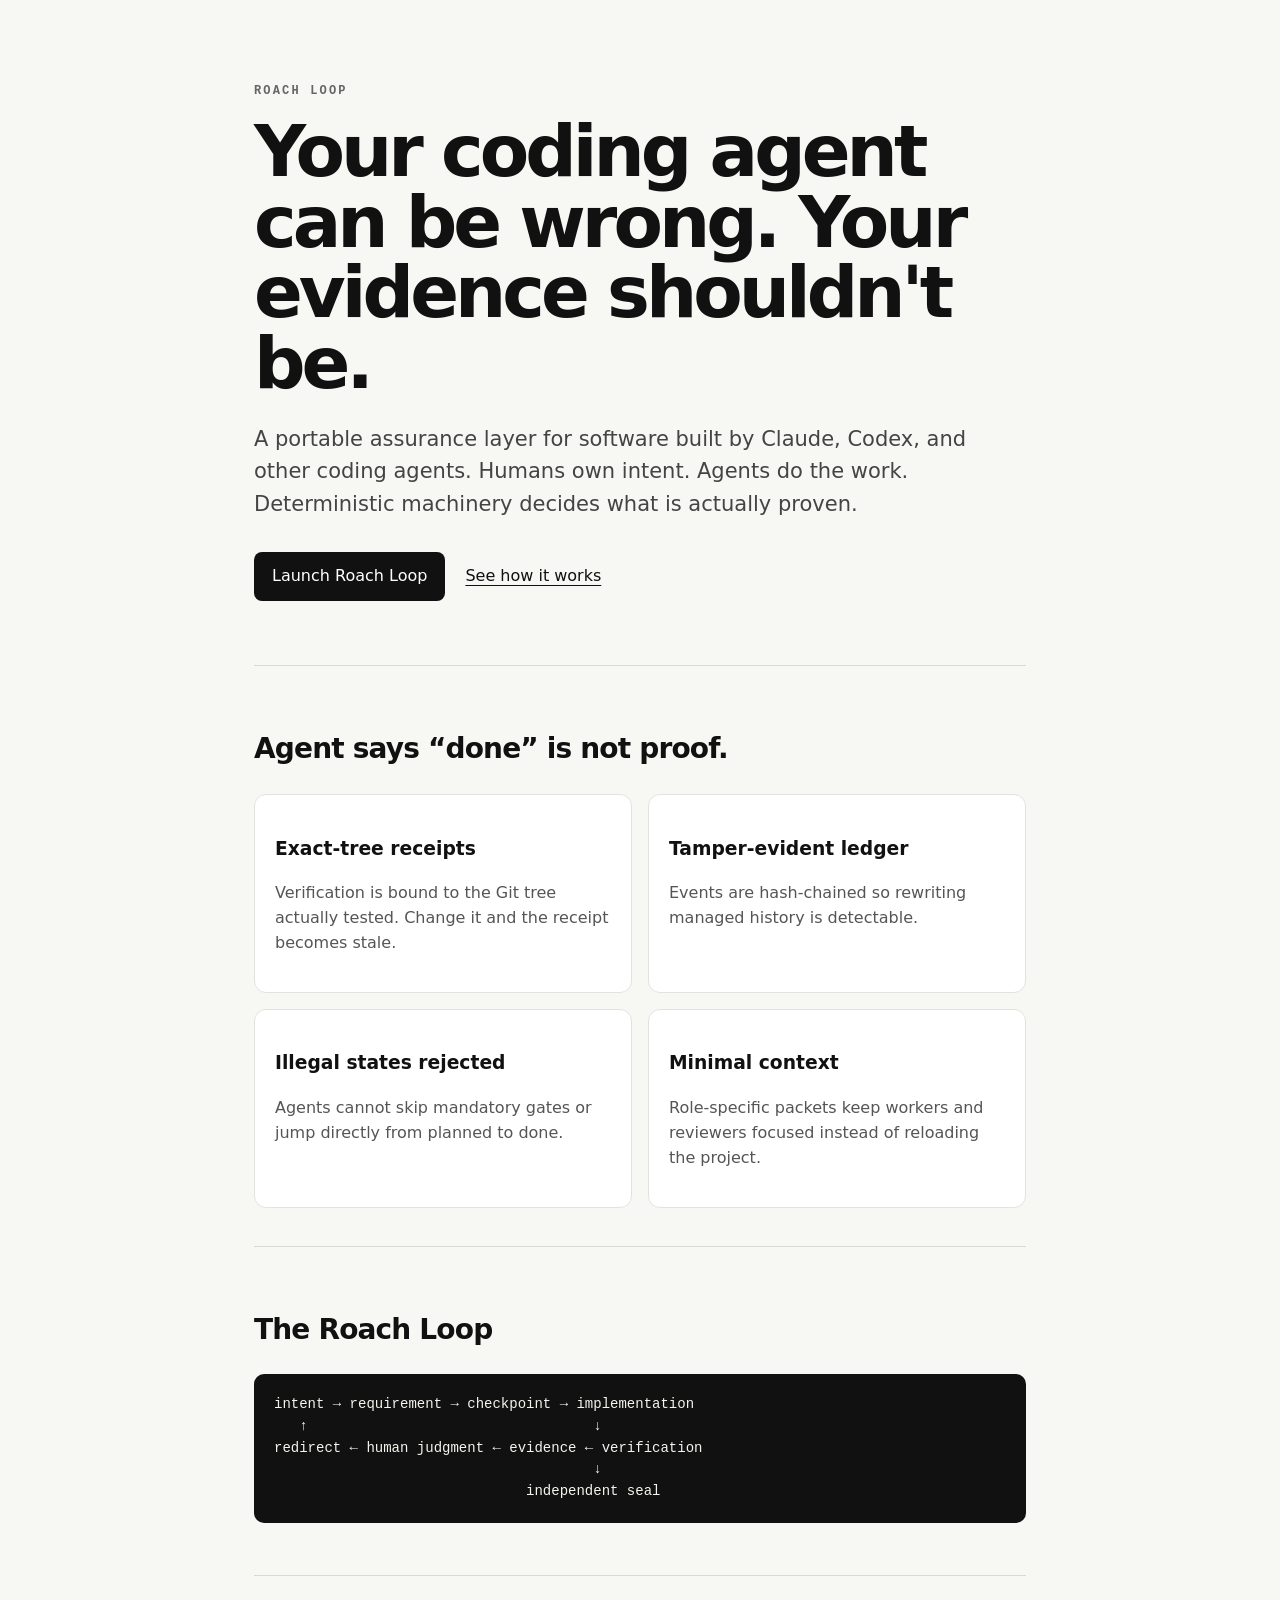
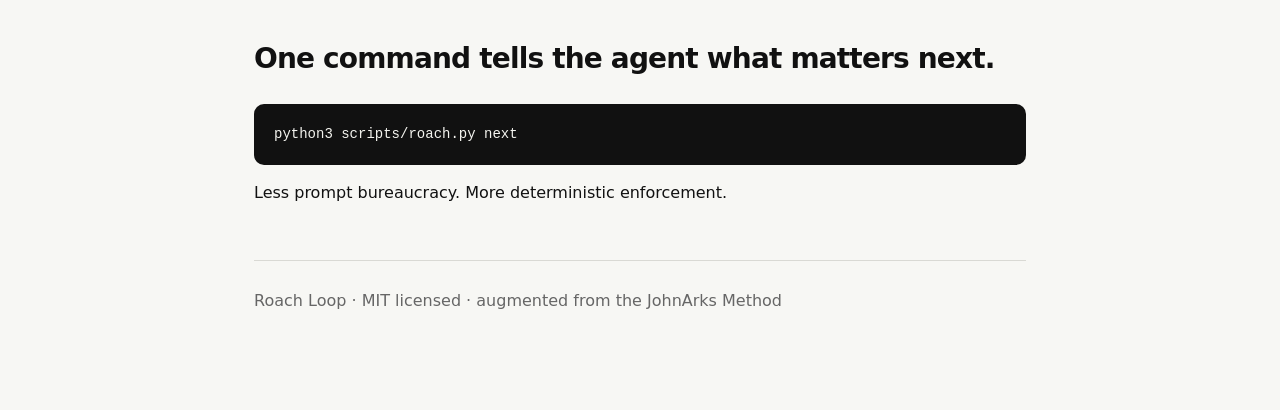
==== site/index.html @ cfdfc9df "site: add Roach Loop launch experience" ====
<!doctype html><html><head><meta charset="utf-8"><meta name="viewport" content="width=device-width,initial-scale=1"><title>Roach Loop — proof-carrying development</title><link rel="stylesheet" href="/site/style.css"></head><body><main><p class="eyebrow">ROACH LOOP</p><h1>Your coding agent can be wrong. Your evidence shouldn't be.</h1><p class="lead">A portable assurance layer for software built by Claude, Codex, and other coding agents. Humans own intent. Agents do the work. Deterministic machinery decides what is actually proven.</p><div class="actions"><a class="button" href="/launch">Launch Roach Loop</a><a href="/how-it-works">See how it works</a></div><section><h2>Agent says “done” is not proof.</h2><div class="grid"><article><h3>Exact-tree receipts</h3><p>Verification is bound to the Git tree actually tested. Change it and the receipt becomes stale.</p></article><article><h3>Tamper-evident ledger</h3><p>Events are hash-chained so rewriting managed history is detectable.</p></article><article><h3>Illegal states rejected</h3><p>Agents cannot skip mandatory gates or jump directly from planned to done.</p></article><article><h3>Minimal context</h3><p>Role-specific packets keep workers and reviewers focused instead of reloading the project.</p></article></div></section><section><h2>The Roach Loop</h2><pre><code>intent → requirement → checkpoint → implementation
   ↑                                  ↓
redirect ← human judgment ← evidence ← verification
                                      ↓
                              independent seal</code></pre></section><section><h2>One command tells the agent what matters next.</h2><pre><code>python3 scripts/roach.py next</code></pre><p>Less prompt bureaucracy. More deterministic enforcement.</p></section><footer>Roach Loop · MIT licensed · augmented from the JohnArks Method</footer></main></body></html>
---- site/style.css ----
:root{font-family:Inter,ui-sans-serif,system-ui,-apple-system,BlinkMacSystemFont,"Segoe UI",sans-serif;color:#111;background:#f7f7f4;line-height:1.55}*{box-sizing:border-box}body{margin:0}main{max-width:820px;margin:0 auto;padding:72px 24px 96px}.eyebrow{font:700 12px/1.2 ui-monospace,monospace;letter-spacing:.18em;color:#666}h1{font-size:clamp(42px,7vw,72px);line-height:.98;letter-spacing:-.055em;margin:18px 0 24px}h2{font-size:28px;letter-spacing:-.03em}.lead{font-size:21px;color:#444}.actions{display:flex;gap:20px;align-items:center;margin:32px 0 64px;flex-wrap:wrap}a{color:#111;text-underline-offset:4px}.button{background:#111;color:white;padding:12px 18px;text-decoration:none;border-radius:8px}section{border-top:1px solid #d9d9d4;padding:38px 0}.grid{display:grid;grid-template-columns:1fr 1fr;gap:16px}.grid article{background:white;border:1px solid #e3e3de;border-radius:12px;padding:20px}.grid p{color:#555}pre{overflow:auto;background:#111;color:#f4f4ef;padding:20px;border-radius:10px;font-size:14px}code{font-family:ui-monospace,SFMono-Regular,Menlo,monospace}footer{border-top:1px solid #d9d9d4;padding-top:28px;color:#666}@media(max-width:640px){main{padding-top:42px}.grid{grid-template-columns:1fr}h1{font-size:46px}}
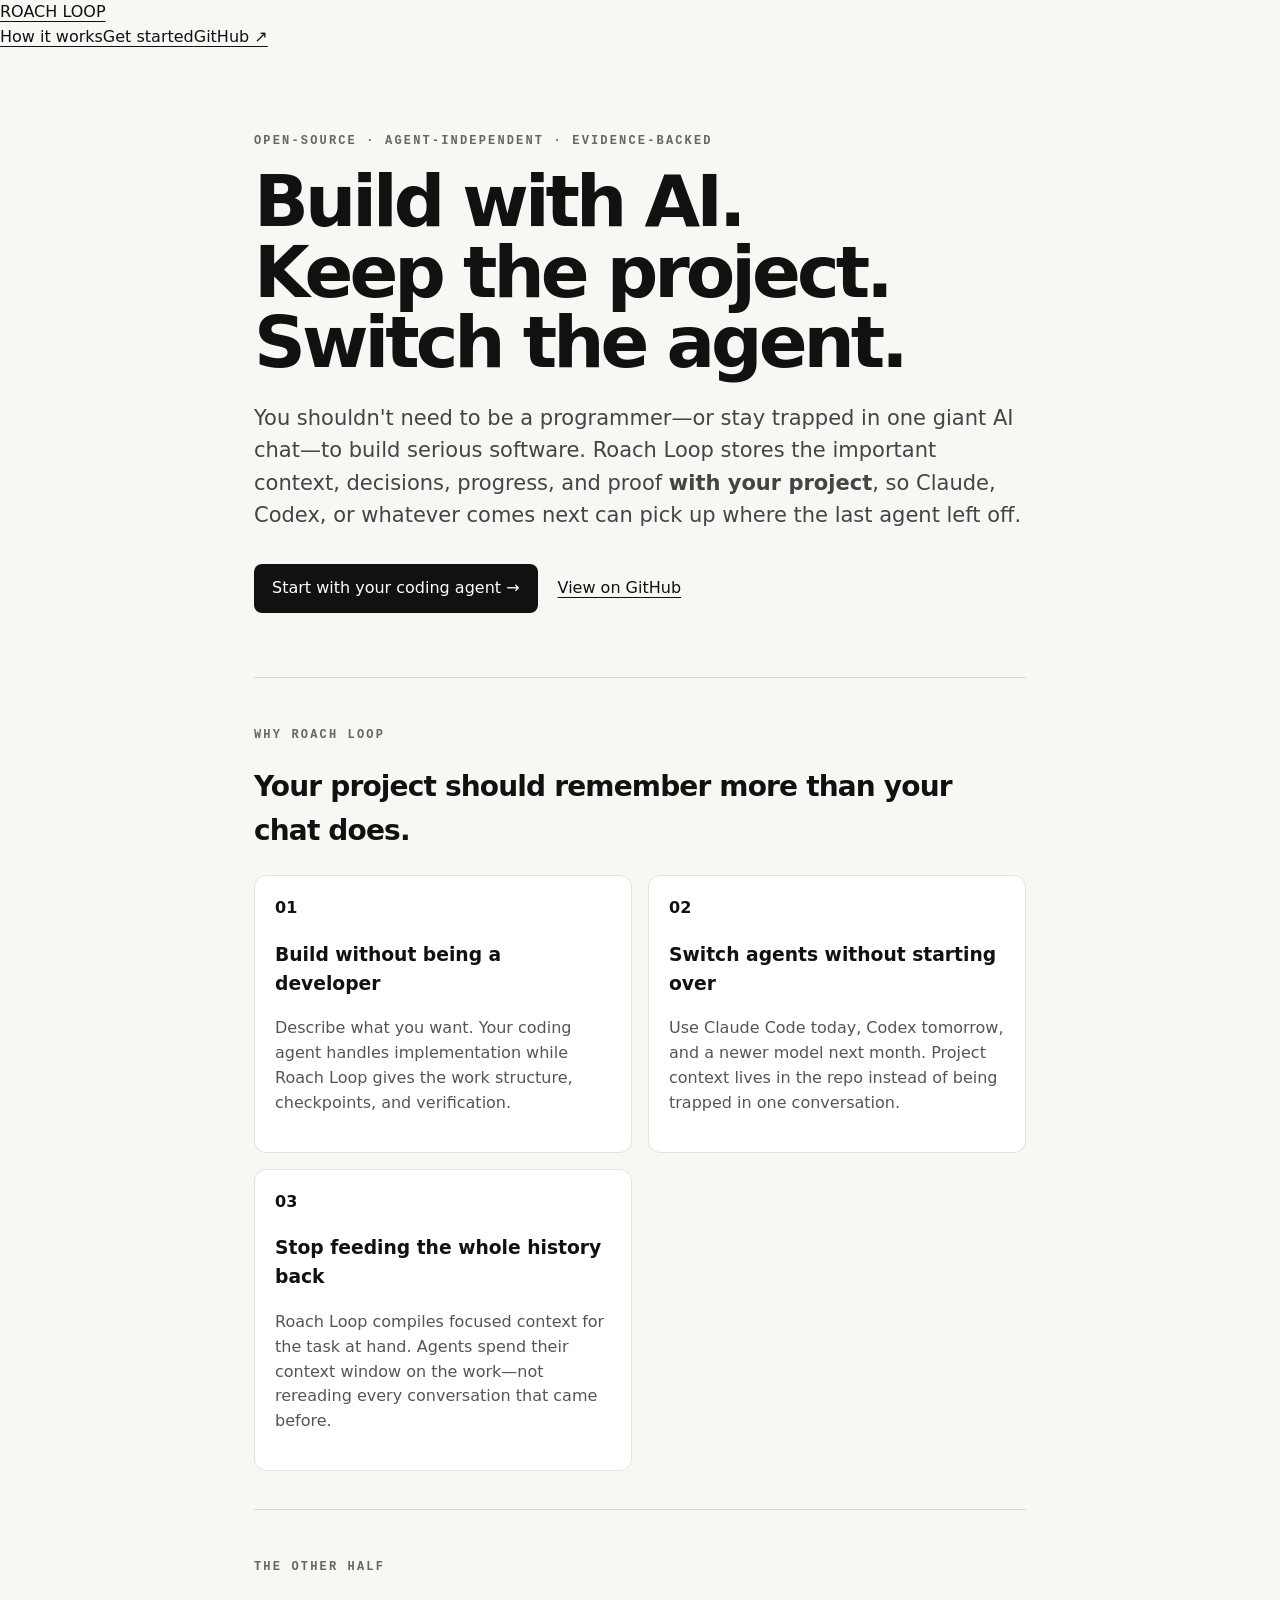
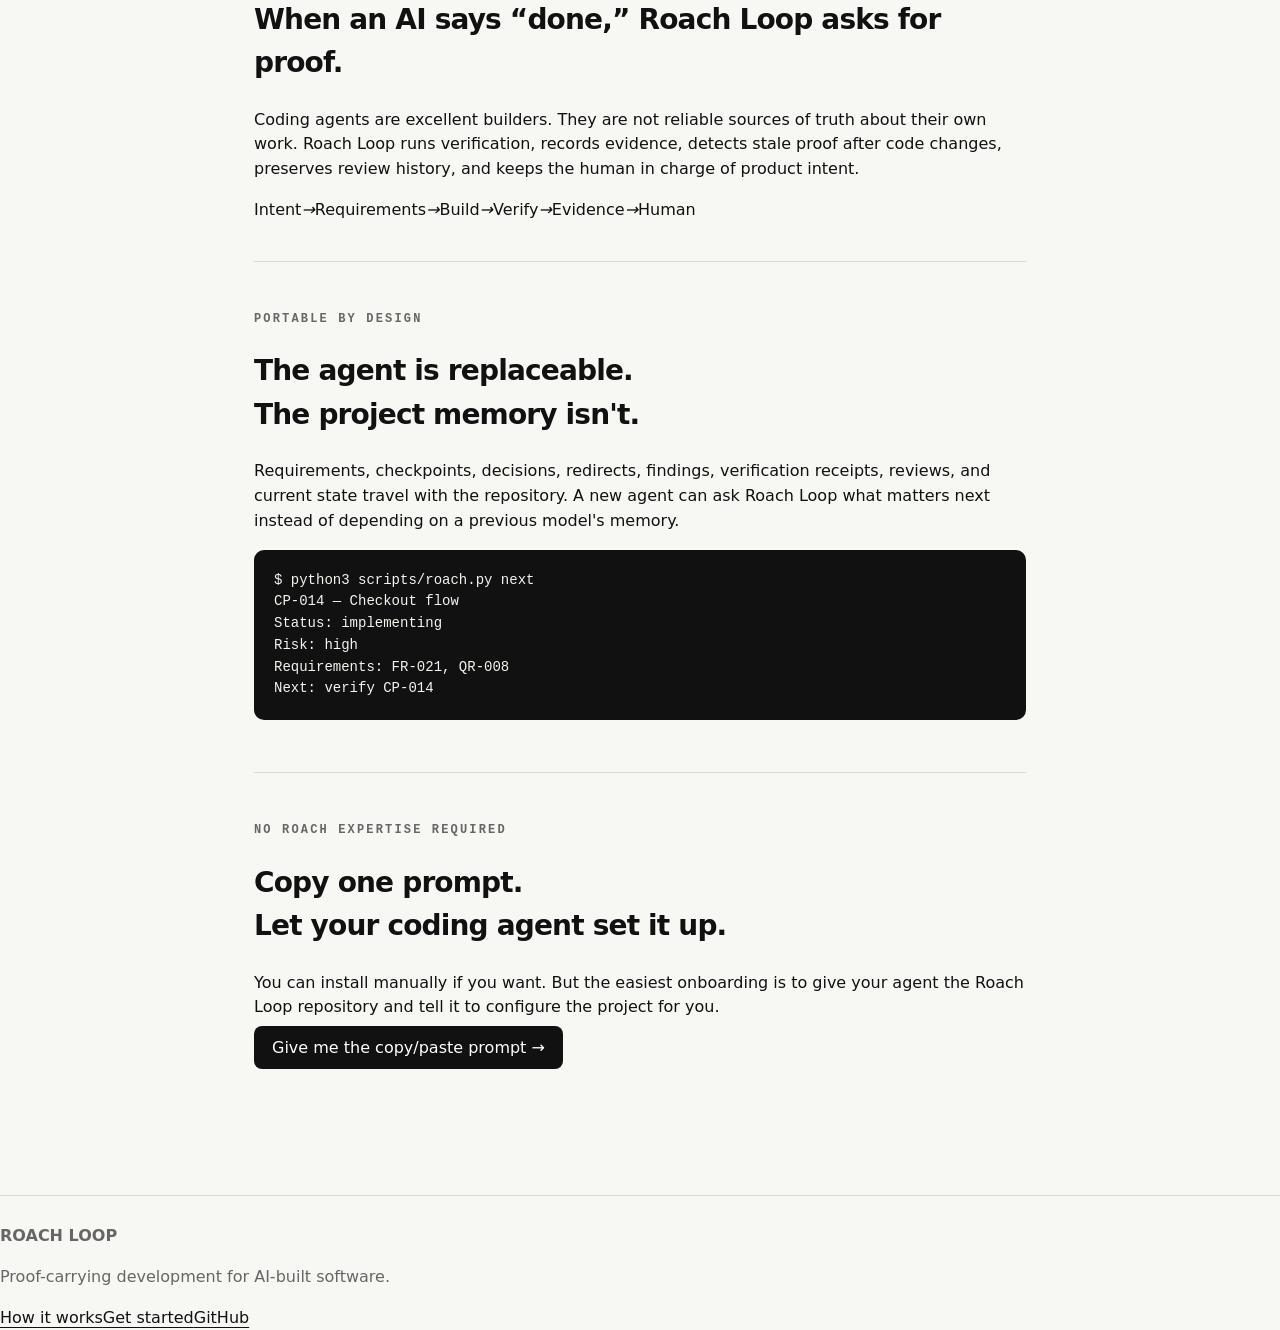
==== commit 7024e879: "site: simplify onboarding and agent-portability pitch" ====
--- a/site/index.html
+++ b/site/index.html
@@ -1,5 +1,13 @@
-<!doctype html><html><head><meta charset="utf-8"><meta name="viewport" content="width=device-width,initial-scale=1"><title>Roach Loop — proof-carrying development</title><link rel="stylesheet" href="/site/style.css"></head><body><main><p class="eyebrow">ROACH LOOP</p><h1>Your coding agent can be wrong. Your evidence shouldn't be.</h1><p class="lead">A portable assurance layer for software built by Claude, Codex, and other coding agents. Humans own intent. Agents do the work. Deterministic machinery decides what is actually proven.</p><div class="actions"><a class="button" href="/launch">Launch Roach Loop</a><a href="/how-it-works">See how it works</a></div><section><h2>Agent says “done” is not proof.</h2><div class="grid"><article><h3>Exact-tree receipts</h3><p>Verification is bound to the Git tree actually tested. Change it and the receipt becomes stale.</p></article><article><h3>Tamper-evident ledger</h3><p>Events are hash-chained so rewriting managed history is detectable.</p></article><article><h3>Illegal states rejected</h3><p>Agents cannot skip mandatory gates or jump directly from planned to done.</p></article><article><h3>Minimal context</h3><p>Role-specific packets keep workers and reviewers focused instead of reloading the project.</p></article></div></section><section><h2>The Roach Loop</h2><pre><code>intent → requirement → checkpoint → implementation
-   ↑                                  ↓
-redirect ← human judgment ← evidence ← verification
-                                      ↓
-                              independent seal</code></pre></section><section><h2>One command tells the agent what matters next.</h2><pre><code>python3 scripts/roach.py next</code></pre><p>Less prompt bureaucracy. More deterministic enforcement.</p></section><footer>Roach Loop · MIT licensed · augmented from the JohnArks Method</footer></main></body></html>+<!doctype html><html lang="en"><head><meta charset="utf-8"><meta name="viewport" content="width=device-width,initial-scale=1"><meta name="description" content="Roach Loop keeps AI-built software portable, persistent, and evidence-backed. Build without being a developer. Switch coding agents without starting over."><title>Roach Loop — Build with AI. Keep the project.</title><link rel="stylesheet" href="/site/style.css"></head><body>
+<nav><a class="brand" href="/">ROACH LOOP</a><div><a href="/how-it-works">How it works</a><a href="/launch">Get started</a><a href="https://github.com/warmachine22/Roachloop">GitHub ↗</a></div></nav>
+<main><header class="hero"><p class="eyebrow">OPEN-SOURCE · AGENT-INDEPENDENT · EVIDENCE-BACKED</p><h1>Build with AI.<br>Keep the project.<br><span>Switch the agent.</span></h1><p class="lead">You shouldn't need to be a programmer—or stay trapped in one giant AI chat—to build serious software. Roach Loop stores the important context, decisions, progress, and proof <strong>with your project</strong>, so Claude, Codex, or whatever comes next can pick up where the last agent left off.</p><div class="actions"><a class="button" href="/launch">Start with your coding agent →</a><a class="secondary" href="https://github.com/warmachine22/Roachloop">View on GitHub</a></div></header>
+<section><p class="eyebrow">WHY ROACH LOOP</p><h2>Your project should remember more than your chat does.</h2><div class="grid three"><article><b>01</b><h3>Build without being a developer</h3><p>Describe what you want. Your coding agent handles implementation while Roach Loop gives the work structure, checkpoints, and verification.</p></article><article><b>02</b><h3>Switch agents without starting over</h3><p>Use Claude Code today, Codex tomorrow, and a newer model next month. Project context lives in the repo instead of being trapped in one conversation.</p></article><article><b>03</b><h3>Stop feeding the whole history back</h3><p>Roach Loop compiles focused context for the task at hand. Agents spend their context window on the work—not rereading every conversation that came before.</p></article></div></section>
+<section class="dark"><p class="eyebrow">THE OTHER HALF</p><h2>When an AI says “done,” Roach Loop asks for proof.</h2><p class="big">Coding agents are excellent builders. They are not reliable sources of truth about their own work. Roach Loop runs verification, records evidence, detects stale proof after code changes, preserves review history, and keeps the human in charge of product intent.</p><div class="proofline"><span>Intent</span><i>→</i><span>Requirements</span><i>→</i><span>Build</span><i>→</i><span>Verify</span><i>→</i><span>Evidence</span><i>→</i><span>Human</span></div></section>
+<section><p class="eyebrow">PORTABLE BY DESIGN</p><h2>The agent is replaceable.<br>The project memory isn't.</h2><p class="big muted">Requirements, checkpoints, decisions, redirects, findings, verification receipts, reviews, and current state travel with the repository. A new agent can ask Roach Loop what matters next instead of depending on a previous model's memory.</p><pre><code>$ python3 scripts/roach.py next
+CP-014 — Checkout flow
+Status: implementing
+Risk: high
+Requirements: FR-021, QR-008
+Next: verify CP-014</code></pre></section>
+<section class="cta"><p class="eyebrow">NO ROACH EXPERTISE REQUIRED</p><h2>Copy one prompt.<br>Let your coding agent set it up.</h2><p>You can install manually if you want. But the easiest onboarding is to give your agent the Roach Loop repository and tell it to configure the project for you.</p><a class="button" href="/launch">Give me the copy/paste prompt →</a></section>
+</main><footer><div><b>ROACH LOOP</b><p>Proof-carrying development for AI-built software.</p></div><div><a href="/how-it-works">How it works</a><a href="/launch">Get started</a><a href="https://github.com/warmachine22/Roachloop">GitHub</a></div></footer></body></html>
